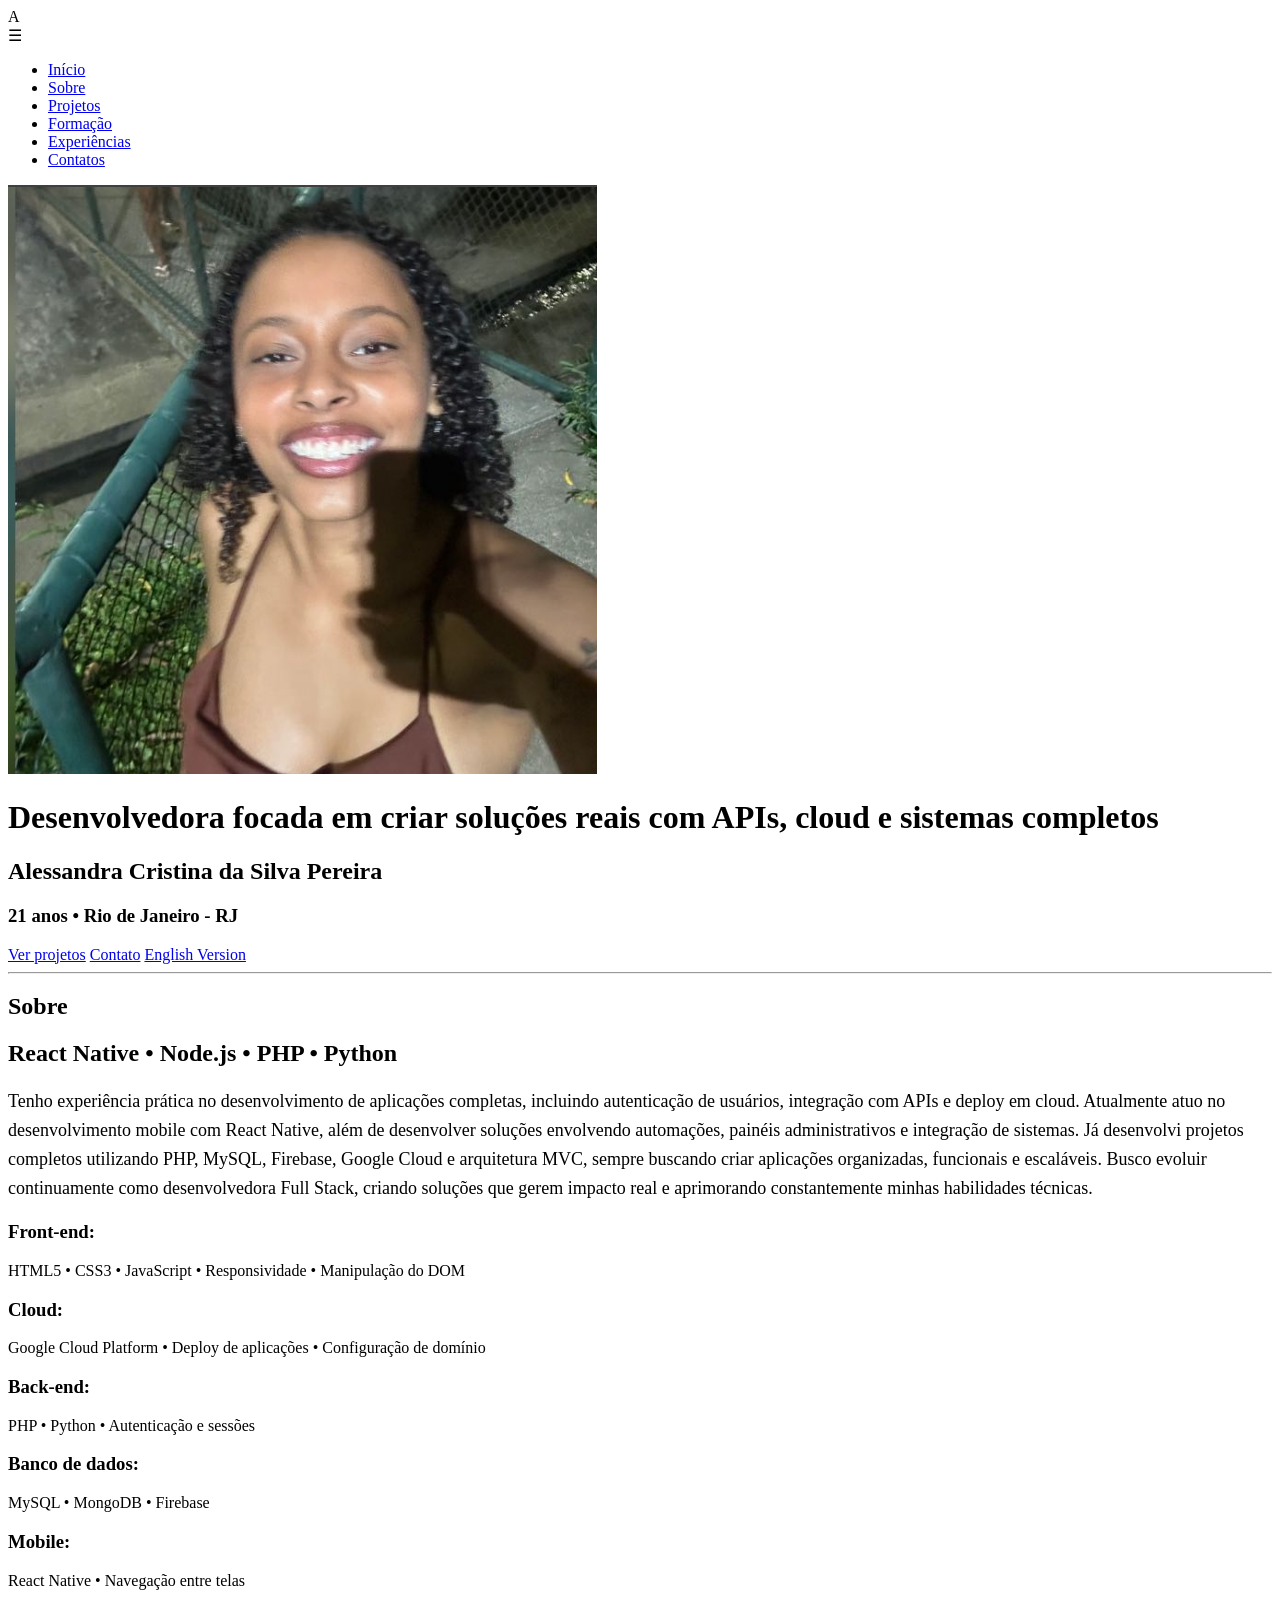
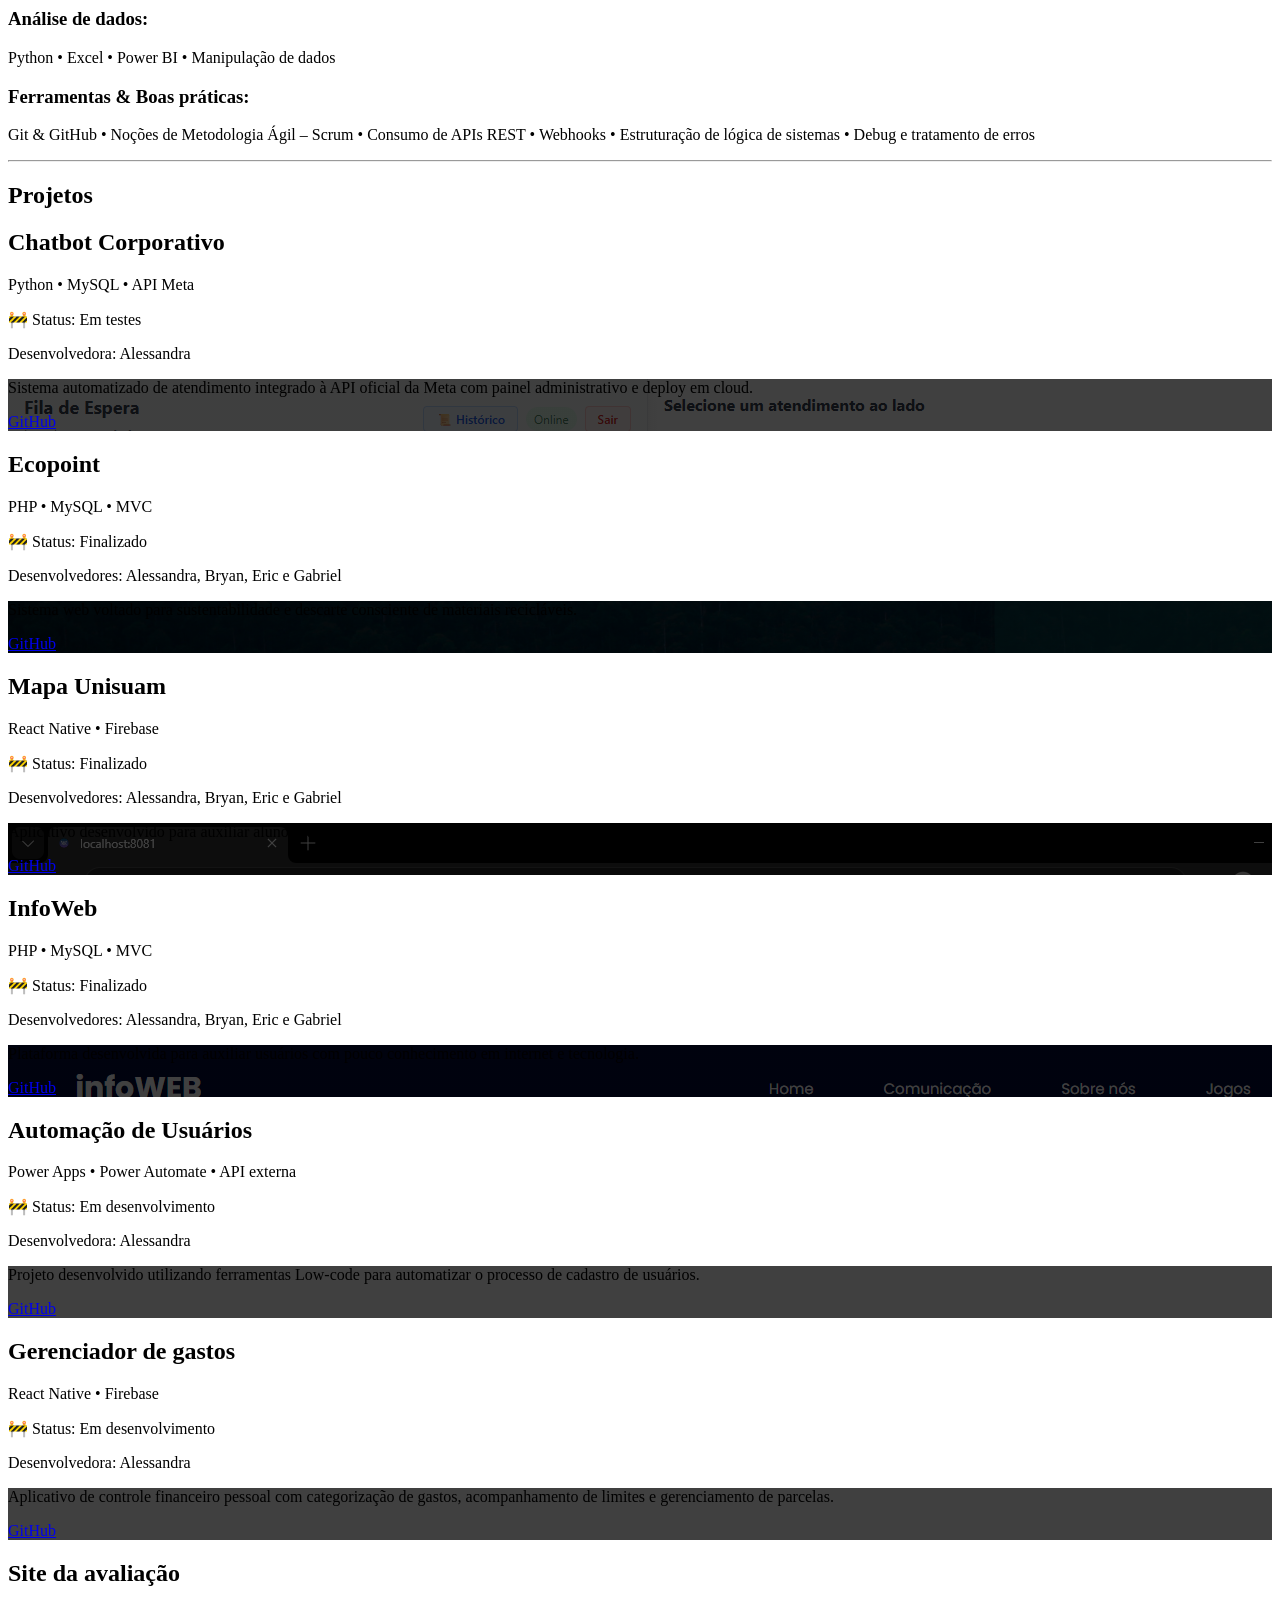
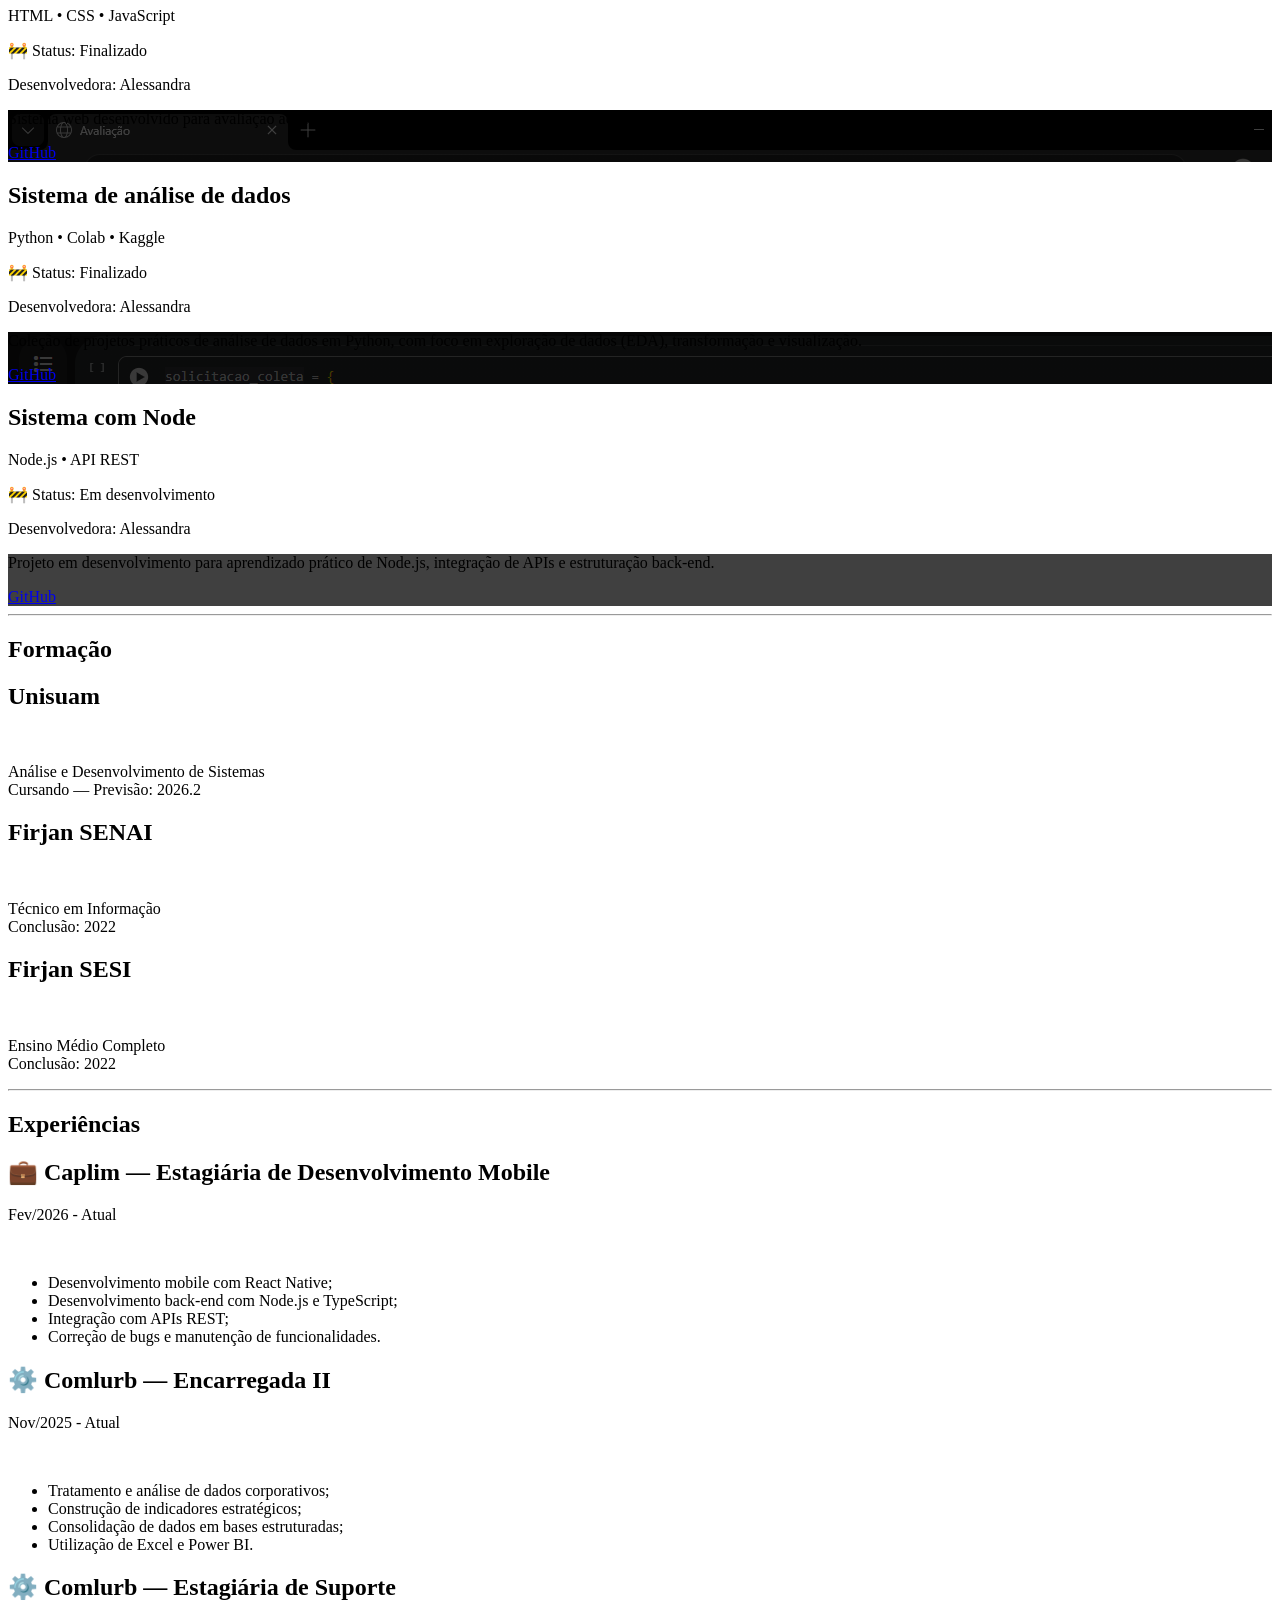
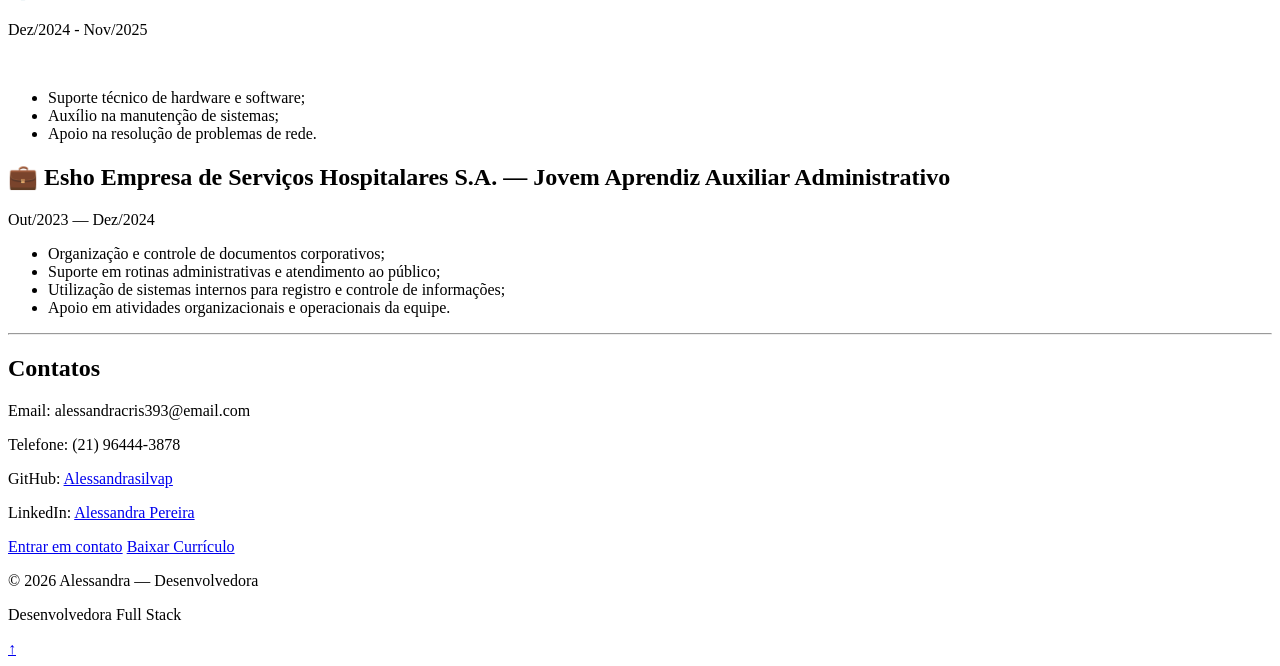
==== index.html @ 34c9958b "Complete portfolio" ====
<!DOCTYPE html>
<html lang="en">
<head>
    <meta charset="UTF-8">
    <meta name="viewport" content="width=device-width, initial-scale=1.0">
    <title>My Portfólio</title>
	<link rel="icon" href="img/img.png">
	<!--<link rel="stylesheet" href="style.css">-->
</head>
<body>
    <nav>
        <div class="logo">
            A
        </div>
		
		<div class="menuHamburguer">
		    ☰
		</div>
		
		<ul>
			<li><a href="#inicio">Início</a></li>
			<li><a href="#sobre">Sobre</a></li>
			<li><a href="#projetos">Projetos</a></li>
            <li><a href="#formacao">Formação</a></li>
			<li><a href="#experiencias">Experiências</a></li>
            <li><a href="#contatos">Contatos</a></li>
		</ul>
	</nav>

    <header id="inicio">
        <img src="img/img.png" alt="Eu">

        <div class="inicio">
            <h1 class="h1">Desenvolvedora focada em criar soluções reais com APIs, cloud e sistemas completos</h1>
            <h2 class="h2">Alessandra Cristina da Silva Pereira</h2>
            <h3 class="h3">21 anos • Rio de Janeiro - RJ</h3>

            <div class="navigationControle">
                <a class="navigation" href="#projetos">Ver projetos</a> <a class="navigation" href="#contatos">Contato</a> <a class="navigation" href="index_en.html" target="_blank">English Version</a>
            </div>
        </div>
	</header>

    

    <main>
		<hr class="linhaHorizontal">
		
        <section id="sobre" class="sectionSobre">
            <div class="containerText">
				<h1>Sobre</h1>
				<h2 class="h2">React Native • Node.js • PHP • Python</h2>
				<p style="line-height: 1.6; font-size: 18px;">Tenho experiência prática no desenvolvimento de aplicações completas, incluindo autenticação de usuários, integração com APIs e deploy em cloud.
				Atualmente atuo no desenvolvimento mobile com React Native, além de desenvolver soluções envolvendo automações, painéis administrativos e integração de sistemas.
				Já desenvolvi projetos completos utilizando PHP, MySQL, Firebase, Google Cloud e arquitetura MVC, sempre buscando criar aplicações organizadas, funcionais e escaláveis.
				Busco evoluir continuamente como desenvolvedora Full Stack, criando soluções que gerem impacto real e aprimorando constantemente minhas habilidades técnicas.</p>
			</div>

            <div class="linhaVertical"></div> <!--Vai separar em uma linha vertical-->

			<div class="containerSkills">
                <div class="rowSkills">
                    <div class="cardSkill"><h3 class="cardTitle">Front-end:</h3><p>HTML5 • CSS3 • JavaScript • Responsividade • Manipulação do DOM</p></div>
				    <div class="cardSkill"><h3 class="cardTitle">Cloud:</h3><p>Google Cloud Platform • Deploy de aplicações • Configuração de domínio</p></div>
                </div>

                <div class="rowSkills">
                    <div class="cardSkill"><h3 class="cardTitle">Back-end:</h3><p>PHP • Python •  Autenticação e sessões</p></div>
                    <div class="cardSkill"><h3 class="cardTitle">Banco de dados:</h3><p>MySQL • MongoDB • Firebase</p></div>
                </div>

                <div class="rowSkills">
                    <div class="cardSkill"><h3 class="cardTitle">Mobile:</h3><p>React Native • Navegação entre telas</p></div>
				    <div class="cardSkill"><h3 class="cardTitle">Análise de dados:</h3><p>Python • Excel • Power BI • Manipulação de dados</p></div>
                </div>
				
				<div class="cardSkill cardGrande">
                    <h3 class="cardTitle">Ferramentas & Boas práticas:</h3><p>Git & GitHub • Noções de Metodologia Ágil – Scrum • Consumo de APIs REST • Webhooks • Estruturação de lógica de sistemas • Debug e tratamento de erros</p>
                </div>
			</div>
        </section>

        <hr class="linhaHorizontal">

        <section id="projetos">
            <div class="containerProjects">
                <h1>Projetos</h1>

                <div class="rowProjects">
                    <div class="cardProject">
						<div class="conteudoNormal">
							<h2 class="h2">Chatbot Corporativo</h2>
                        	<p>Python • MySQL • API Meta</p>
							<p>🚧 Status: Em testes</p>
							<p>Desenvolvedora: Alessandra</p>
						</div>

						<div class="conteudoHover" style="background: linear-gradient(rgba(0,0,0,0.75), rgba(0,0,0,0.75)), url('img/painel.png');">
							<p>Sistema automatizado de atendimento integrado à API oficial da Meta com painel administrativo e deploy em cloud.</p>
							<a class="navigationProjects" href="https://github.com/alessandrasilvap/Chatbot-WhatsApp" target="_blank">GitHub</a>
						</div>
                    </div>
                    <div class="cardProject">
						<div class="conteudoNormal">
							<h2 class="h2">Ecopoint</h2>
                        	<p>PHP • MySQL • MVC</p>
							<p>🚧 Status: Finalizado</p>
							<p>Desenvolvedores: Alessandra, Bryan, Eric e Gabriel</p>
						</div>

						<div class="conteudoHover" style="background: linear-gradient(rgba(0,0,0,0.75), rgba(0,0,0,0.75)), url('img/ecopoint.png');">
							<p >Sistema web voltado para sustentabilidade e descarte consciente de materiais recicláveis.</p>
							<a class="navigationProjects" href="https://github.com/alessandrasilvap/ecoPoint" target="_blank">GitHub</a>
						</div>
                    </div>
                    <div class="cardProject">
						<div class="conteudoNormal">
							<h2 class="h2">Mapa Unisuam</h2>
                        	<p>React Native • Firebase</p>
							<p>🚧 Status: Finalizado</p>
							<p>Desenvolvedores: Alessandra, Bryan, Eric e Gabriel</p>
						</div>

						<div class="conteudoHover" style="background: linear-gradient(rgba(0,0,0,0.75), rgba(0,0,0,0.75)), url('img/mapa.png');">
							<p>Aplicativo desenvolvido para auxiliar alunos na localização de salas e andares dentro da faculdade.</p>
							<a class="navigationProjects" href="https://github.com/Gabriel2005dev/app-projeto" target="_blank">GitHub</a>
						</div>
                    </div>
                </div>

                <div class="rowProjects">
                    <div class="cardProject">
						<div class="conteudoNormal">
							<h2 class="h2">InfoWeb</h2>
                        	<p>PHP • MySQL • MVC</p>
							<p>🚧 Status: Finalizado</p>
							<p>Desenvolvedores: Alessandra, Bryan, Eric e Gabriel</p>
						</div>

						<div class="conteudoHover" style="background: linear-gradient(rgba(0,0,0,0.75), rgba(0,0,0,0.75)), url('img/info.png');">
							<p>Plataforma desenvolvida para auxiliar usuários com pouco conhecimento em internet e tecnologia.</p>
							<a class="navigationProjects" href="https://github.com/Bryan22890/infoWeb" target="_blank">GitHub</a>
						</div>
                    </div>
                    <div class="cardProject">
						<div class="conteudoNormal">
							<h2 class="h2">Automação de Usuários</h2>
                        	<p>Power Apps • Power Automate • API externa</p>
							<p>🚧 Status: Em desenvolvimento</p>
							<p>Desenvolvedora: Alessandra</p>
						</div>

						<div class="conteudoHover" style="background: linear-gradient(rgba(0,0,0,0.75), rgba(0,0,0,0.75))">
							<p>Projeto desenvolvido utilizando ferramentas Low-code para automatizar o processo de cadastro de usuários.</p>
							<a class="navigationProjects" href="https://github.com/alessandrasilvap/Automacao-de-Cadastro-de-Usuarios-com-Low-code" target="_blank">GitHub</a>
						</div>
                    </div>
                    <div class="cardProject">
						<div class="conteudoNormal">
							<h2 class="h2">Gerenciador de gastos</h2>
                        	<p>React Native • Firebase</p>
							<p>🚧 Status: Em desenvolvimento</p>
							<p>Desenvolvedora: Alessandra</p>
						</div>

						<div class="conteudoHover" style="background: linear-gradient(rgba(0,0,0,0.75), rgba(0,0,0,0.75))">
							<p>Aplicativo de controle financeiro pessoal com categorização de gastos, acompanhamento de limites e gerenciamento de parcelas.</p>
							<a class="navigationProjects" href="https://github.com/alessandrasilvap/AppGerenciador-de-gastos" target="_blank">GitHub</a>
						</div>
                    </div>
                </div>

                <div class="rowProjects">
                    <div class="cardProject">
						<div class="conteudoNormal">
							<h2 class="h2">Site da avaliação</h2>
                        	<p>HTML • CSS • JavaScript</p>
							<p>🚧 Status: Finalizado</p>
							<p>Desenvolvedora: Alessandra</p>
						</div>

						<div class="conteudoHover" style="background: linear-gradient(rgba(0,0,0,0.75), rgba(0,0,0,0.75)), url('img/avaliacao.png')">
							<p>Sistema web desenvolvido para avaliação acadêmica com foco em formulários e interação com usuários.</p>
							<a class="navigationProjects" href="https://github.com/alessandrasilvap/Site-avaliacao" target="_blank">GitHub</a>
						</div>
                    </div>
                    <div class="cardProject">
						<div class="conteudoNormal">
							<h2 class="h2">Sistema de análise de dados</h2>
                        	<p>Python • Colab • Kaggle</p>
							<p>🚧 Status: Finalizado</p>
							<p>Desenvolvedora: Alessandra</p>
						</div>

						<div class="conteudoHover" style="background: linear-gradient(rgba(0,0,0,0.75), rgba(0,0,0,0.75)), url('img/analise.png');">
							<p>Coleção de projetos práticos de análise de dados em Python, com foco em exploração de dados (EDA), transformação e visualização.</p>
							<a class="navigationProjects" href="https://github.com/alessandrasilvap/-Miniprojetos-Python" target="_blank">GitHub</a>
						</div>
                    </div>
                    <div class="cardProject">
						<div class="conteudoNormal">
							<h2 class="h2">Sistema com Node</h2>
                        	<p>Node.js • API REST</p>
							<p>🚧 Status: Em desenvolvimento</p>
							<p>Desenvolvedora: Alessandra</p>
						</div>

						<div class="conteudoHover" style="background: linear-gradient(rgba(0,0,0,0.75), rgba(0,0,0,0.75))">
							<p>Projeto em desenvolvimento para aprendizado prático de Node.js, integração de APIs e estruturação back-end.</p>
							<a class="navigationProjects" href="https://github.com/alessandrasilvap/Sistema-Node" target="_blank">GitHub</a>
						</div>
                    </div>
                </div>
            </div>
        </section>

        <hr class="linhaHorizontal">

        <section id="formacao">
            <div class="containerTraining">
                <h1>Formação</h1>

                <div class="cardTraining">
					<h2 class="h2">Unisuam</h2>
					<br>
					<p>Análise e Desenvolvimento de Sistemas<br>
					Cursando — Previsão: 2026.2</p>
				</div>

                <div class="cardTraining">
					<h2 class="h2">Firjan SENAI</h2>
					<br>
					<p>Técnico em Informação<br>
					Conclusão: 2022</p>
				</div>

				 <div class="cardTraining">
					<h2 class="h2">Firjan SESI</h2>
					<br>
					<p>Ensino Médio Completo<br>
					Conclusão: 2022</p>
				 </div>
            </div>
        </section>

        <hr class="linhaHorizontal">

        <section id="experiencias">
            <div class="containerExperiences">
                <h1>Experiências</h1>

                <div class="cardExperiences">
					<h2 class="h2">💼 Caplim — Estagiária de Desenvolvimento Mobile</h2>
					<p>Fev/2026 - Atual</p>
					<br>
					<ul class="listaExperiencias">
						<li>Desenvolvimento mobile com React Native;</li>
						<li>Desenvolvimento back-end com Node.js e TypeScript;</li>
						<li>Integração com APIs REST;</li>
						<li>Correção de bugs e manutenção de funcionalidades.</li>
					</ul>
				</div>
                <div class="cardExperiences">
					<h2 class="h2">⚙️ Comlurb — Encarregada II</h2>
					<p>Nov/2025 - Atual</p>
					<br>
					<ul class="listaExperiencias">
						<li>Tratamento e análise de dados corporativos;</li>
						<li>Construção de indicadores estratégicos;</li>
						<li>Consolidação de dados em bases estruturadas;</li>
						<li>Utilização de Excel e Power BI.</li>
					</ul>
				</div>
                <div class="cardExperiences">
					<h2 class="h2">⚙️ Comlurb — Estagiária de Suporte</h2>
					<p>Dez/2024 - Nov/2025</p>
					<br>
					<ul class="listaExperiencias">
						<li>Suporte técnico de hardware e software;</li>
						<li>Auxílio na manutenção de sistemas;</li>
						<li>Apoio na resolução de problemas de rede.</li>
					</ul>
				</div>
                <div class="cardExperiences">
					<h2 class="h2">💼 Esho Empresa de Serviços Hospitalares S.A. — Jovem Aprendiz Auxiliar Administrativo</h2>
					<p>Out/2023 — Dez/2024</p>
					<ul class="listaExperiencias">
						<li>Organização e controle de documentos corporativos;</li>
						<li>Suporte em rotinas administrativas e atendimento ao público;</li>
						<li>Utilização de sistemas internos para registro e controle de informações;</li>
						<li>Apoio em atividades organizacionais e operacionais da equipe.</li>
					</ul>
				</div>
            </div>
        </section>

        <hr class="linhaHorizontal">

        <section id="contatos">
            <div class="containerContacts">
                <h1>Contatos</h1>

                <div class="cardContacts">
                    <p>Email: alessandracris393@email.com</p>
                    <p>Telefone: (21) 96444-3878</p>
                    <p>GitHub: <a href="https://github.com/alessandrasilvap" target="_blank">Alessandrasilvap</a></p>
                    <p>LinkedIn: <a href="https://www.linkedin.com/in/alessandra-pereira-377823237/" target="_blank">Alessandra Pereira</a></p>
                
                    <div class="navigationControl">
						<a class="navigation" href="mailto: alessandracris393@email.com" target="_blank">Entrar em contato</a> <a class="navigation" href="curriculos/Alessandra_Pereira-Currículo_PT.pdf" download>Baixar Currículo</a>
                    </div>
                </div>
            </div>
        </section>
    </main>

    <footer>
        <p>© 2026 Alessandra — Desenvolvedora</p>
		<p>Desenvolvedora Full Stack</p>
    </footer>
	
	<a href="#inicio" class="botaoTopo">↑</a>

	<script src="script.js"></script>
</body>
</html>
---- style.css ----
* {
  color: #ffffff;
  font-family: Open Sans;
  margin: 0;
	box-sizing: border-box;
}
html {
	scroll-behavior: smooth;
}
body {
  background-color: #0f172a;
}
nav {
  display: flex;
  background-color: rgba(106, 113, 137, 0.85);
	backdrop-filter: blur(10px);
  justify-content: space-between;
  align-items: center;
  padding: 10px 40px;
	position: fixed;
	width: 100%;
	z-index: 1000;
}
.logo {
  background-color: #ffffff;
  color: #6a7189;
  width: 50px;
  height: 50px;
  border-radius: 50%;
  font-size: 32px;
  font-weight: bold;
  display: flex;
  align-items: center;
  justify-content: center;
}
.menuHamburguer {
  display: none;
}
nav ul {
  list-style: none;
}
nav ul li {
  display: inline-block;
}
nav ul li a {
  display: block;
  padding: 20px 20px;
  text-decoration: none;
  transition: 0.3s;
  font-weight: 600;
}
 nav ul li a:hover {
  background-color: #0f172a;
  color: #ffffff;
  border-radius: 10px;
  transform: scale(1.05);
}

header {
  display: flex;
  justify-content: center;
  gap: 80px;
  align-items: center;
  padding-top: 140px;
  padding-bottom: 50px;
}
img {
  width: 400px;;
  height: 400px;;
  border-radius: 50%;
  object-fit: cover;
  transition: 0.3s;
  background-color: #ffffff;
}
img:hover {
  transform: scale(1.05);
}
.inicio {
  display: flex;
  flex-direction: column;
  align-items: flex-start;
  gap: 15px;
  max-width: 700px;
}
.h1 {
  font-size: 48px;
  line-height: 1.2;
}
.h2 {
  font-size: 24px;
  color: #cbd5e1;
}
h3 {
  font-size: 18px;
  color: #94a3b8;
  font-weight: normal;
}
.navigationControle {
  display: flex;
  gap: 30px;
}
.navigation {
  padding: 0 25px;
  height: 50px;
  border-radius: 30px;
  background-color: #6a7189;
  font-size: 15px;
  font-weight: bold;
  transition: 0.3s;
	display: flex;
  align-items: center;
	text-decoration: none;
}
.navigation:hover {
  cursor: pointer;
  background-color: #475569;
  transform: scale(1.05);
}

.linhaHorizontal {
  width: 90%;
  margin: 0 auto;
  border: 10px; 
  height: 2px; 
  background-color: #ffffff; 
}
		
main {
  padding: 15px;
	max-width: 1400px;
	margin: 0 auto;
}

section {
  scroll-margin-top: 120px;
}
.sectionSobre {
	display: flex;
	justify-content: center;
	align-items: center;
	gap: 40px;
  padding: 50px;
}
.containerText {
  display: flex;
  gap: 30px;
  max-width: 450px;
  flex-direction: column;
  padding: 10px;
}
.linhaVertical {
  height: 450px;
  width: 2px;
  margin: 0 30px;
  background-color: #475569;
}
.containerSkills {
  display: flex;
  gap: 20px;
  flex-direction: column;
}
.rowSkills {
  display: flex;
  gap: 20px;
  align-items: stretch;
}
.cardSkill {
  background-color: #6a7189;
  border-radius: 20px;
  padding: 15px;
  width: 250px;
  height: 85px;
  transition: 0.3s;
  display: flex;
  flex-direction: column;
  justify-content: center;
  align-items: center;
  text-align: center;
  font-size: 16px;
}
.cardSkill:hover {
  transform: scale(1.03);
}
.cardGrande {
  width: 520px;
	height: auto;
  min-height: 100px;
}
.cardTitle {
  color: #ffffff;
  text-decoration: underline;
  font-weight: bold;
}

.containerProjects {
  display: flex;
  gap: 20px;
  flex-direction: column;
  padding: 30px;
  align-items: center;
}
.rowProjects {
  display: flex;
            gap: 20px;
        }
.cardProject {
  background-color: #6a7189;
  border-radius: 20px;
  padding: 15px;
  width: 300px;
  height: 180px;
  transition: 0.3s;
  margin: 15px;
  font-size: 20px;
  position: relative;
  overflow: hidden;
}
.conteudoNormal {
  opacity: 1;
  transition: 0.3s;
  pointer-events: none;
  text-align: center;
  display: flex;
  flex-direction: column;
  line-height: 1.4;
}
.conteudoHover {
  opacity: 0;
  transition: 0.3s;
  position: absolute;
  top: 0;
  left: 0;
  width: 100%;
  height: 100%;
  display: flex;
  flex-direction: column;
  justify-content: center;
  align-items: center;
  gap: 15px;
  text-align: center;
  background-size: cover;
  background-position: center;
  border-radius: 20px;
}
.cardProject:hover .conteudoNormal {
  opacity: 0;
}
.cardProject:hover .conteudoHover {
  opacity: 1;
}
.navigationProjects {
  padding: 0 25px;
  height: 50px;
  border-radius: 30px;
  background-color: #000;
  font-size: 15px;
  font-weight: bold;
  transition: 0.3s;
  display: flex;
  align-items: center;
  text-decoration: none;
}

.containerTraining {
  display: flex;
  gap: 20px;
  flex-direction: column;
  padding: 30px;
  align-items: center;
}
.cardTraining {
  background-color: #6a7189;
  border-radius: 20px;
  padding: 15px;
  width: 80%;
  font-size: 20px;
}

.containerExperiences {
  display: flex;
  gap: 20px;
  flex-direction: column;
  padding: 30px;
  align-items: center;
}
.cardExperiences {
  background-color: #6a7189;
  border-radius: 20px;
  padding: 15px;
  width: 80%;
  font-size: 20px;
}
.cardExperiences h2 {
  margin-bottom: 10px;
}
.listaExperiencias {
  list-style-type: '-';
  line-height: 1.6;
}

.containerContacts {
  display: flex;
  gap: 20px;
  flex-direction: column;
  padding: 30px;
  align-items: center;
}
.cardContacts {
  background-color: #1e293b;
  border-radius: 20px;
  padding: 15px;
  width: 70%;
  height: auto;
  text-align: center;
  display: flex;
  flex-direction: column;
  justify-content: center;
  font-size: 20px;
}
.navigationControl {
  display: flex;
  gap: 30px;
  justify-content: center;
  margin-top: 20px;
}

.cardExperiences:hover, .cardTraining:hover, .cardContacts:hover {
  transform: scale(1.01);
  transition: 0.3s;
}

footer {
  background-color: #6a7189;
  text-align: center;
  padding: 20px;
  font-size: 20px;
}

.botaoTopo {
  position: fixed;
  bottom: 30px;
  right: 30px;
  width: 55px;
  height: 55px;
  background-color: #6a7189;
  border-radius: 50%;
  display: flex;
  justify-content: center;
  align-items: center;
  text-decoration: none;
  font-size: 28px;
  font-weight: bold;
  transition: 0.3s;
  z-index: 999;
}
.botaoTopo:hover {
  background-color: #475569;
  transform: scale(1.1);
}


/*Responsividade*/
@media (max-width: 537px) {
  img {
	  width: 250px;
	  height: 250px;
  }
  .cardGrande {
	  width: auto;
  }
  .rowSkills {
	  flex-direction: column;
  }
  .cardContacts {
	  width: auto;
  }
}
		
@media (max-width: 768px) {
  .h1 {
	  font-size: 35px;
  }
  header {
	  gap: 40px;
	  flex-direction: column;
	  margin: 15px;
  }

  .sectionSobre {
	  flex-direction: column;
  }
  .linhaVertical {
	  display: none;
  }
  .containerSkills {
	  flex-direction: column;
	  align-items: center;
  }
  .rowProjects {
	  flex-direction: column;
  }
  .cardContacts {
	  width: 90%;
  }
}

@media (max-width: 793px) {
  .menuHamburguer {
	  display: block;
	  font-size: 35px;
	  cursor: pointer;
  }
		
  nav ul {
	  display: none;
	  flex-direction: column;
	  position: absolute;
	  top: 80px;
	  right: 20px;
	  background-color: #6a7189;
	  border-radius: 15px;
	  padding: 20px;
	  gap: 10px;
  }
		
  nav ul.ativo {
	  display: flex;
  }
  img {
	  width: 250px;
	  height: 250px;
  }
  .h1 {
	  font-size: 30px;
  }
}

@media (max-width: 999px) {
  .rowProjects {
	  flex-direction: column;
  }
}

		@media (max-width: 1024px) {
  .inicio {
	  max-width: 500px;
  }
  .h1 {
	  font-size: 38px;
  }
  .sectionSobre {
	  flex-direction: column;
  }
  .linhaVertical {
	  display: none;
  }
  .containerText {
	  max-width: 850px;
  }
}

@media (max-width: 1063px) {
  img {
	  width: 300px;
	  height: 300px;
  }
  .h1 {
	  font-size: 38px;
  }
}
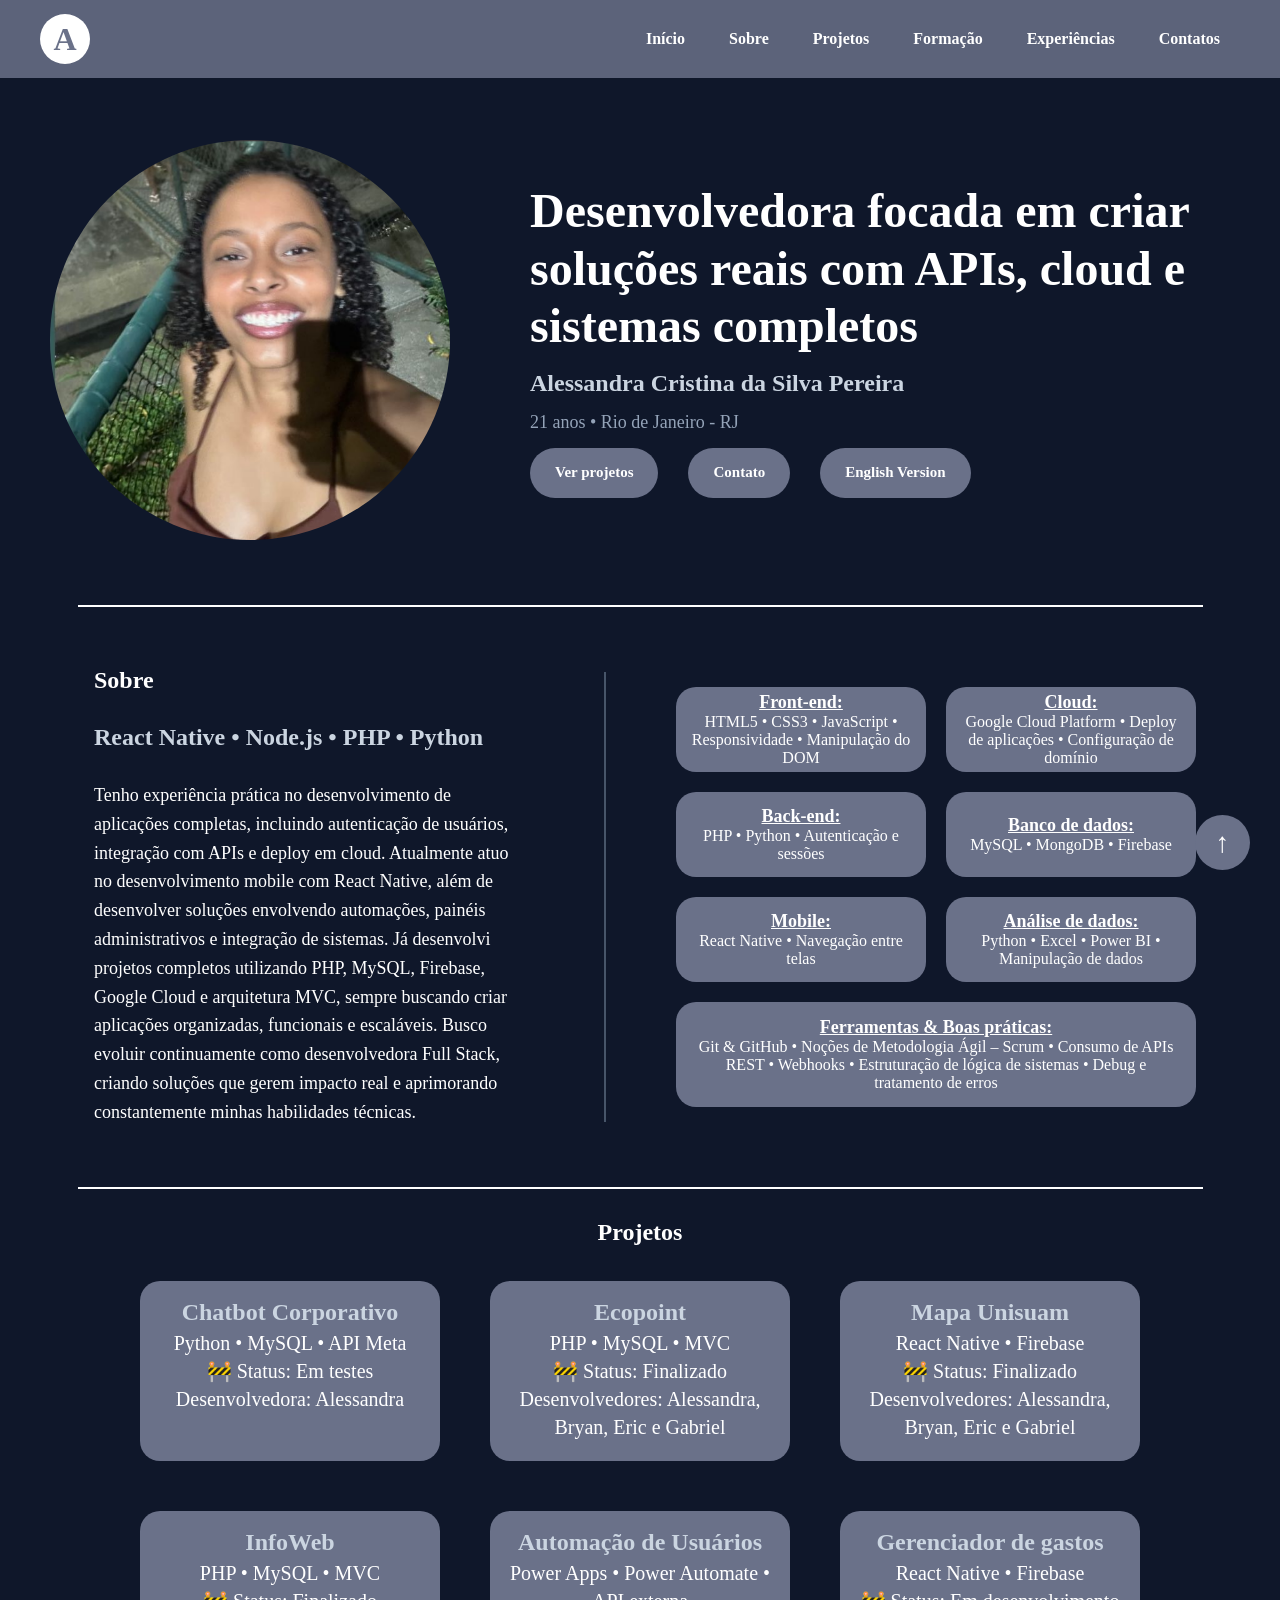
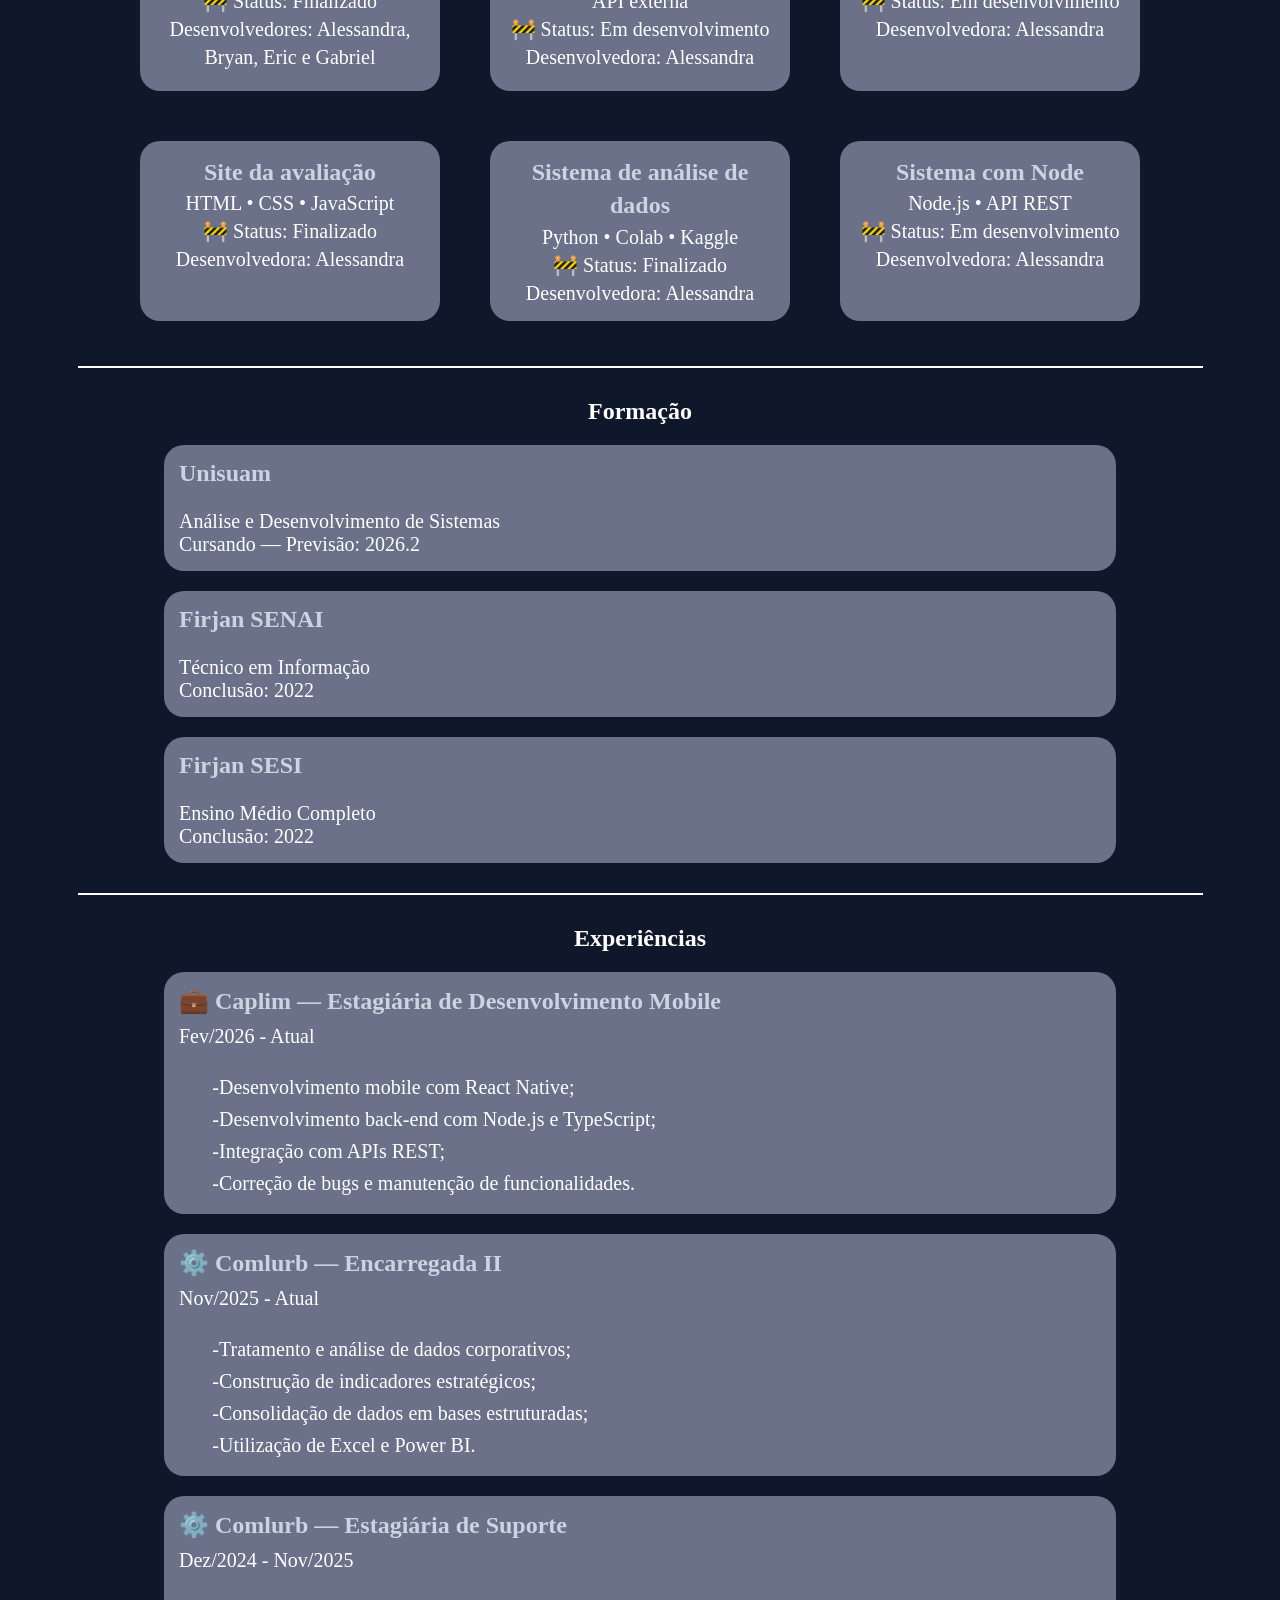
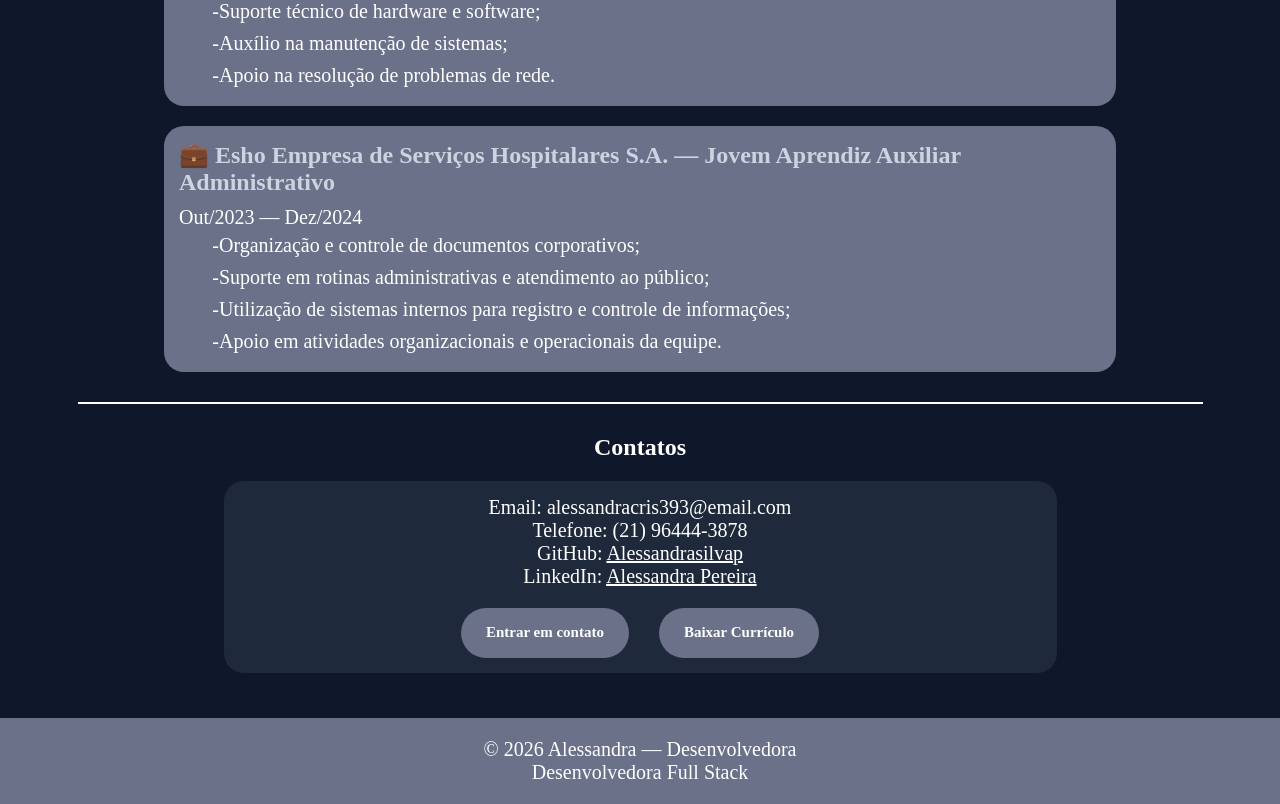
==== commit bfba2d7d: "Uncomment stylesheet link in index.html" ====
--- a/index.html
+++ b/index.html
@@ -5,7 +5,7 @@
     <meta name="viewport" content="width=device-width, initial-scale=1.0">
     <title>My Portfólio</title>
 	<link rel="icon" href="img/img.png">
-	<!--<link rel="stylesheet" href="style.css">-->
+	<link rel="stylesheet" href="style.css">
 </head>
 <body>
     <nav>
@@ -323,4 +323,4 @@
 
 	<script src="script.js"></script>
 </body>
-</html>+</html>
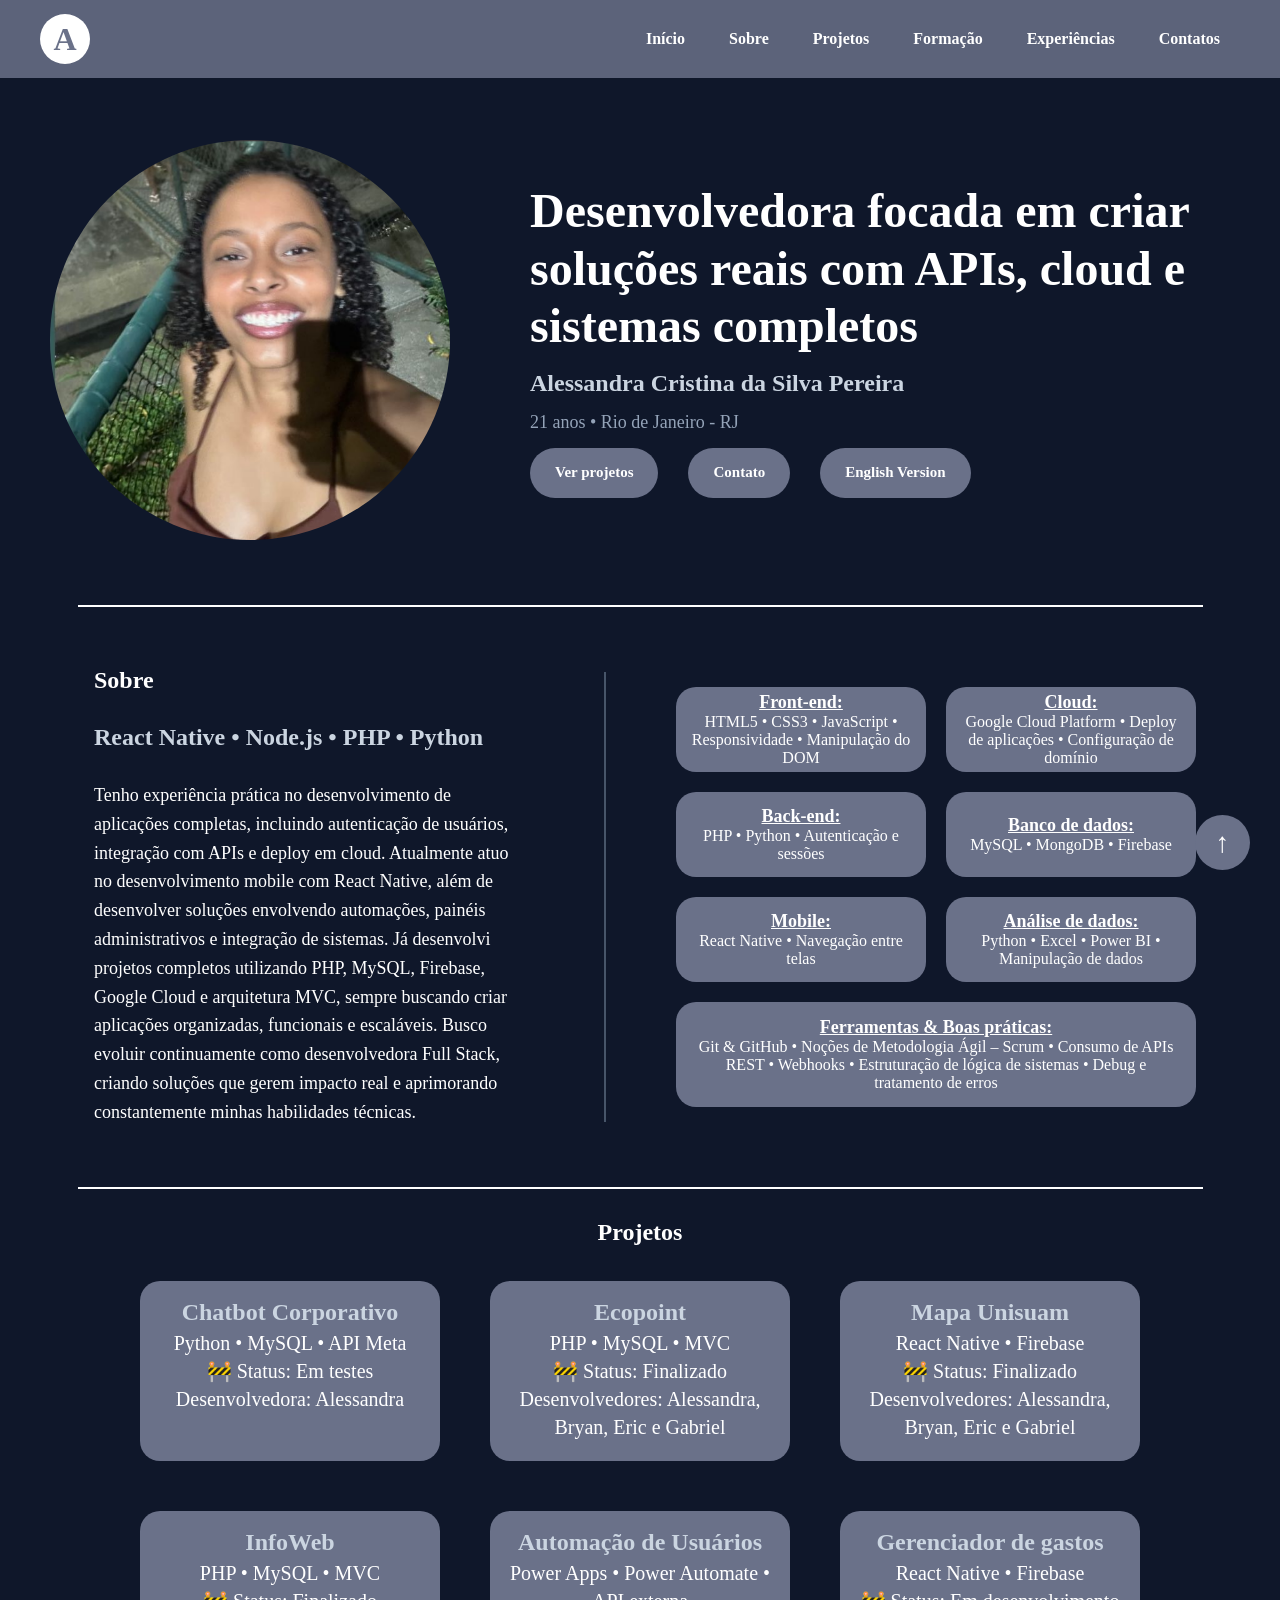
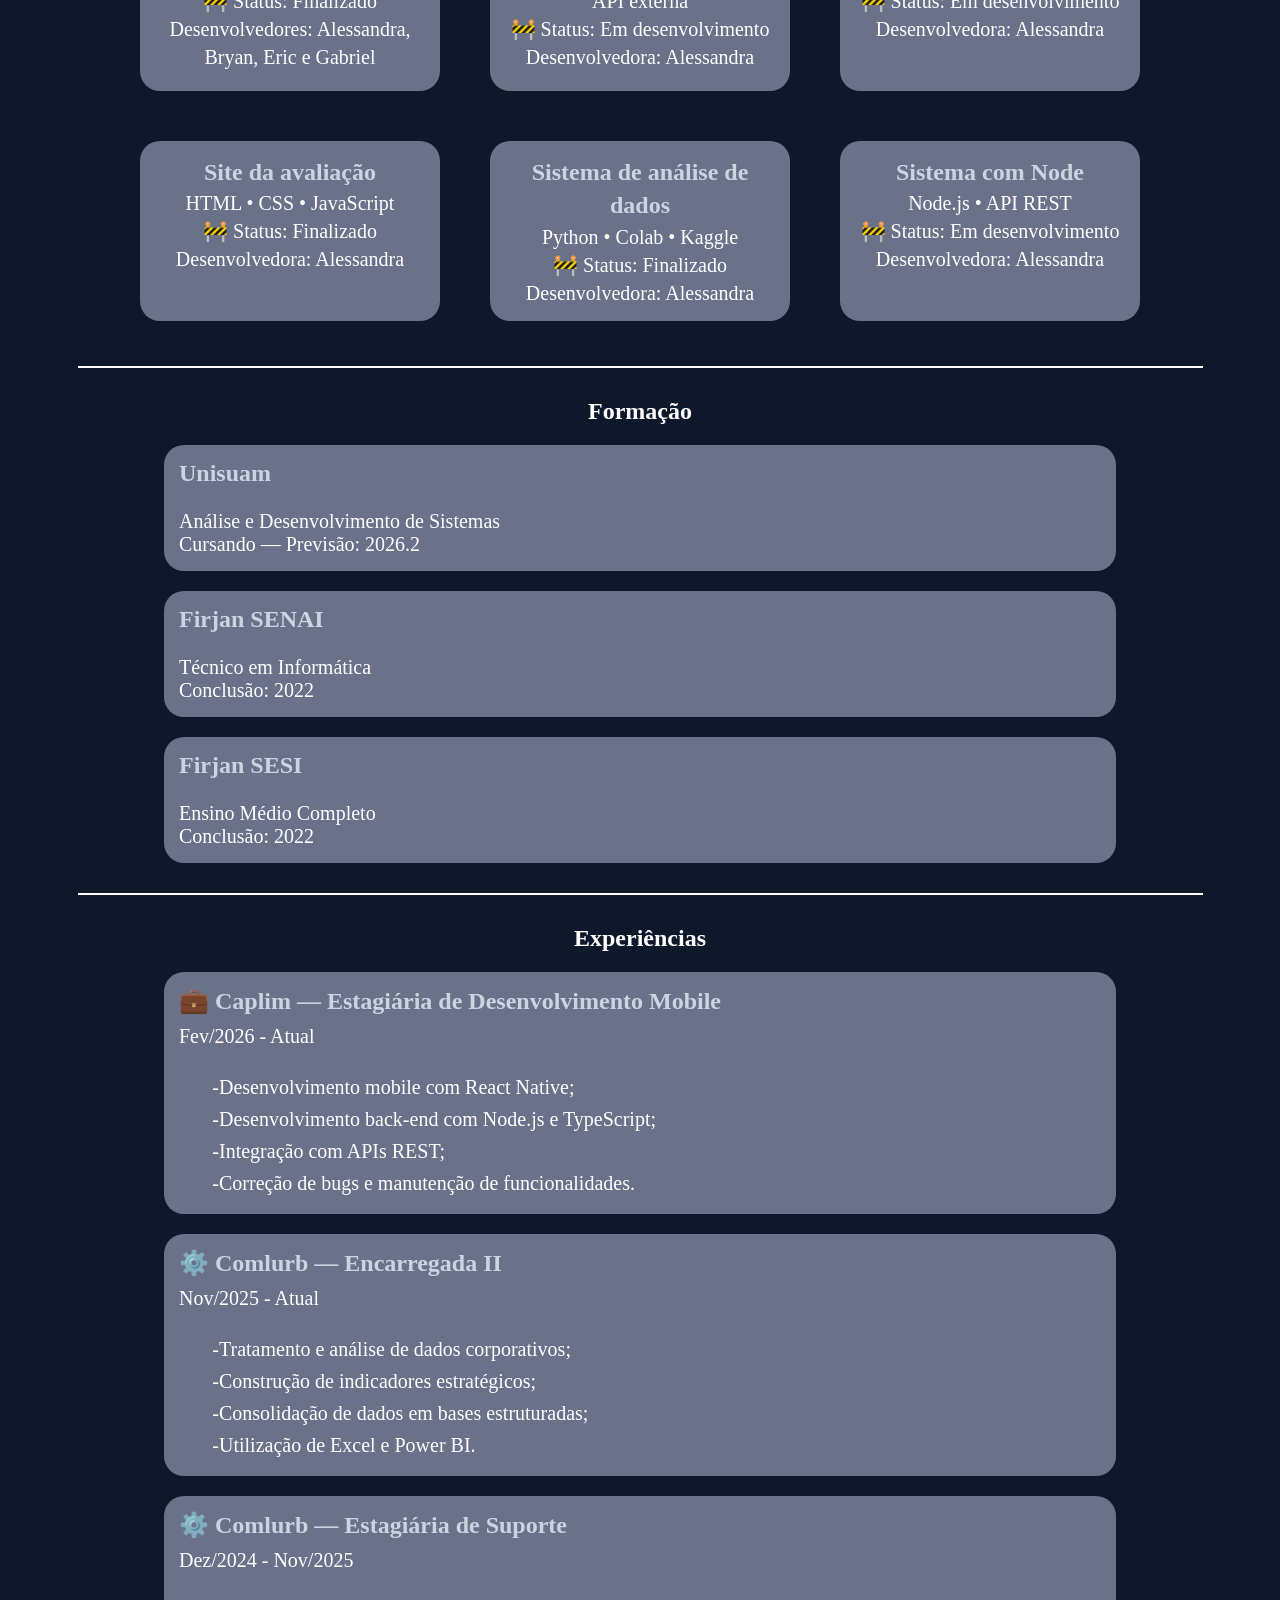
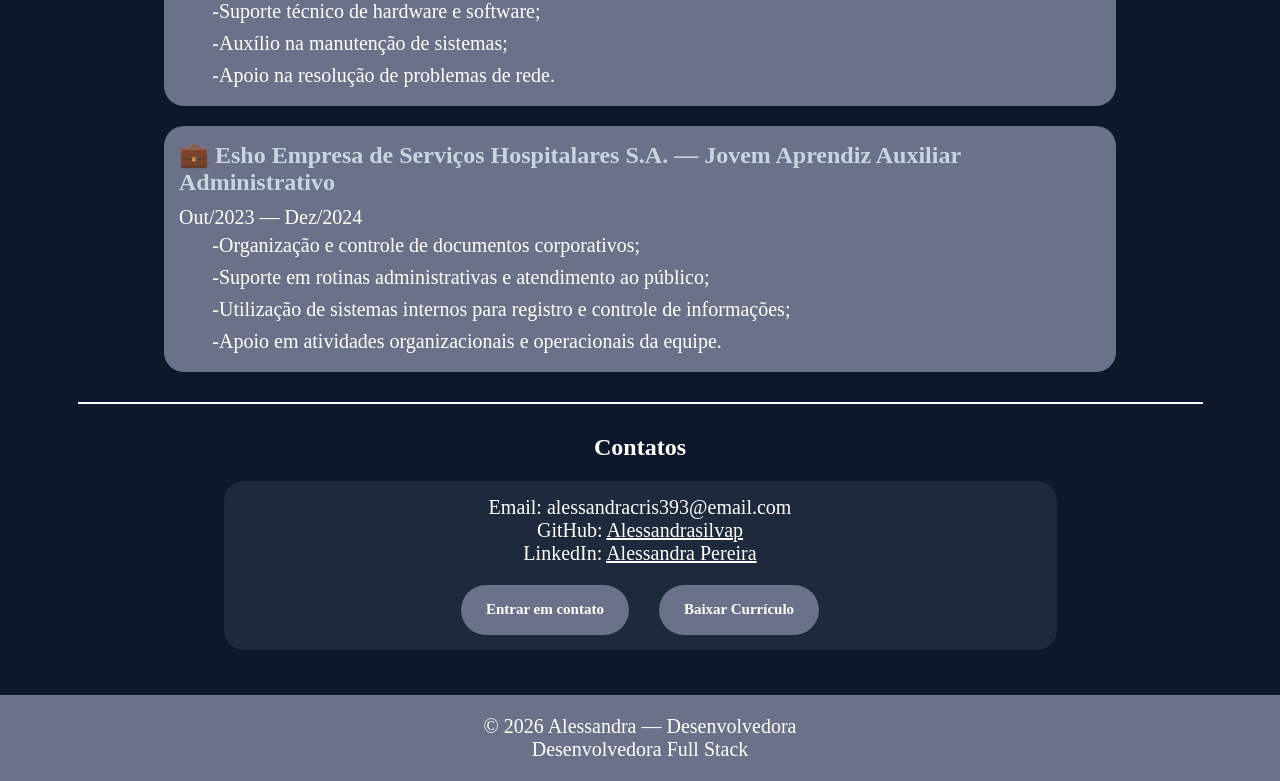
==== commit 1cc73bfa: "Correct job title from 'Informação' to 'Informática'" ====
--- a/index.html
+++ b/index.html
@@ -123,7 +123,7 @@
 
 						<div class="conteudoHover" style="background: linear-gradient(rgba(0,0,0,0.75), rgba(0,0,0,0.75)), url('img/mapa.png');">
 							<p>Aplicativo desenvolvido para auxiliar alunos na localização de salas e andares dentro da faculdade.</p>
-							<a class="navigationProjects" href="https://github.com/Gabriel2005dev/app-projeto" target="_blank">GitHub</a>
+							<a class="navigationProjects" href="https://github.com/alessandrasilvap/Mapa-Unisuam" target="_blank">GitHub</a>
 						</div>
                     </div>
                 </div>
@@ -139,7 +139,7 @@
 
 						<div class="conteudoHover" style="background: linear-gradient(rgba(0,0,0,0.75), rgba(0,0,0,0.75)), url('img/info.png');">
 							<p>Plataforma desenvolvida para auxiliar usuários com pouco conhecimento em internet e tecnologia.</p>
-							<a class="navigationProjects" href="https://github.com/Bryan22890/infoWeb" target="_blank">GitHub</a>
+							<a class="navigationProjects" href="https://github.com/alessandrasilvap/infoWEB" target="_blank">GitHub</a>
 						</div>
                     </div>
                     <div class="cardProject">
@@ -230,7 +230,7 @@
                 <div class="cardTraining">
 					<h2 class="h2">Firjan SENAI</h2>
 					<br>
-					<p>Técnico em Informação<br>
+					<p>Técnico em Informática<br>
 					Conclusão: 2022</p>
 				</div>
 
@@ -302,7 +302,6 @@
 
                 <div class="cardContacts">
                     <p>Email: alessandracris393@email.com</p>
-                    <p>Telefone: (21) 96444-3878</p>
                     <p>GitHub: <a href="https://github.com/alessandrasilvap" target="_blank">Alessandrasilvap</a></p>
                     <p>LinkedIn: <a href="https://www.linkedin.com/in/alessandra-pereira-377823237/" target="_blank">Alessandra Pereira</a></p>
                 
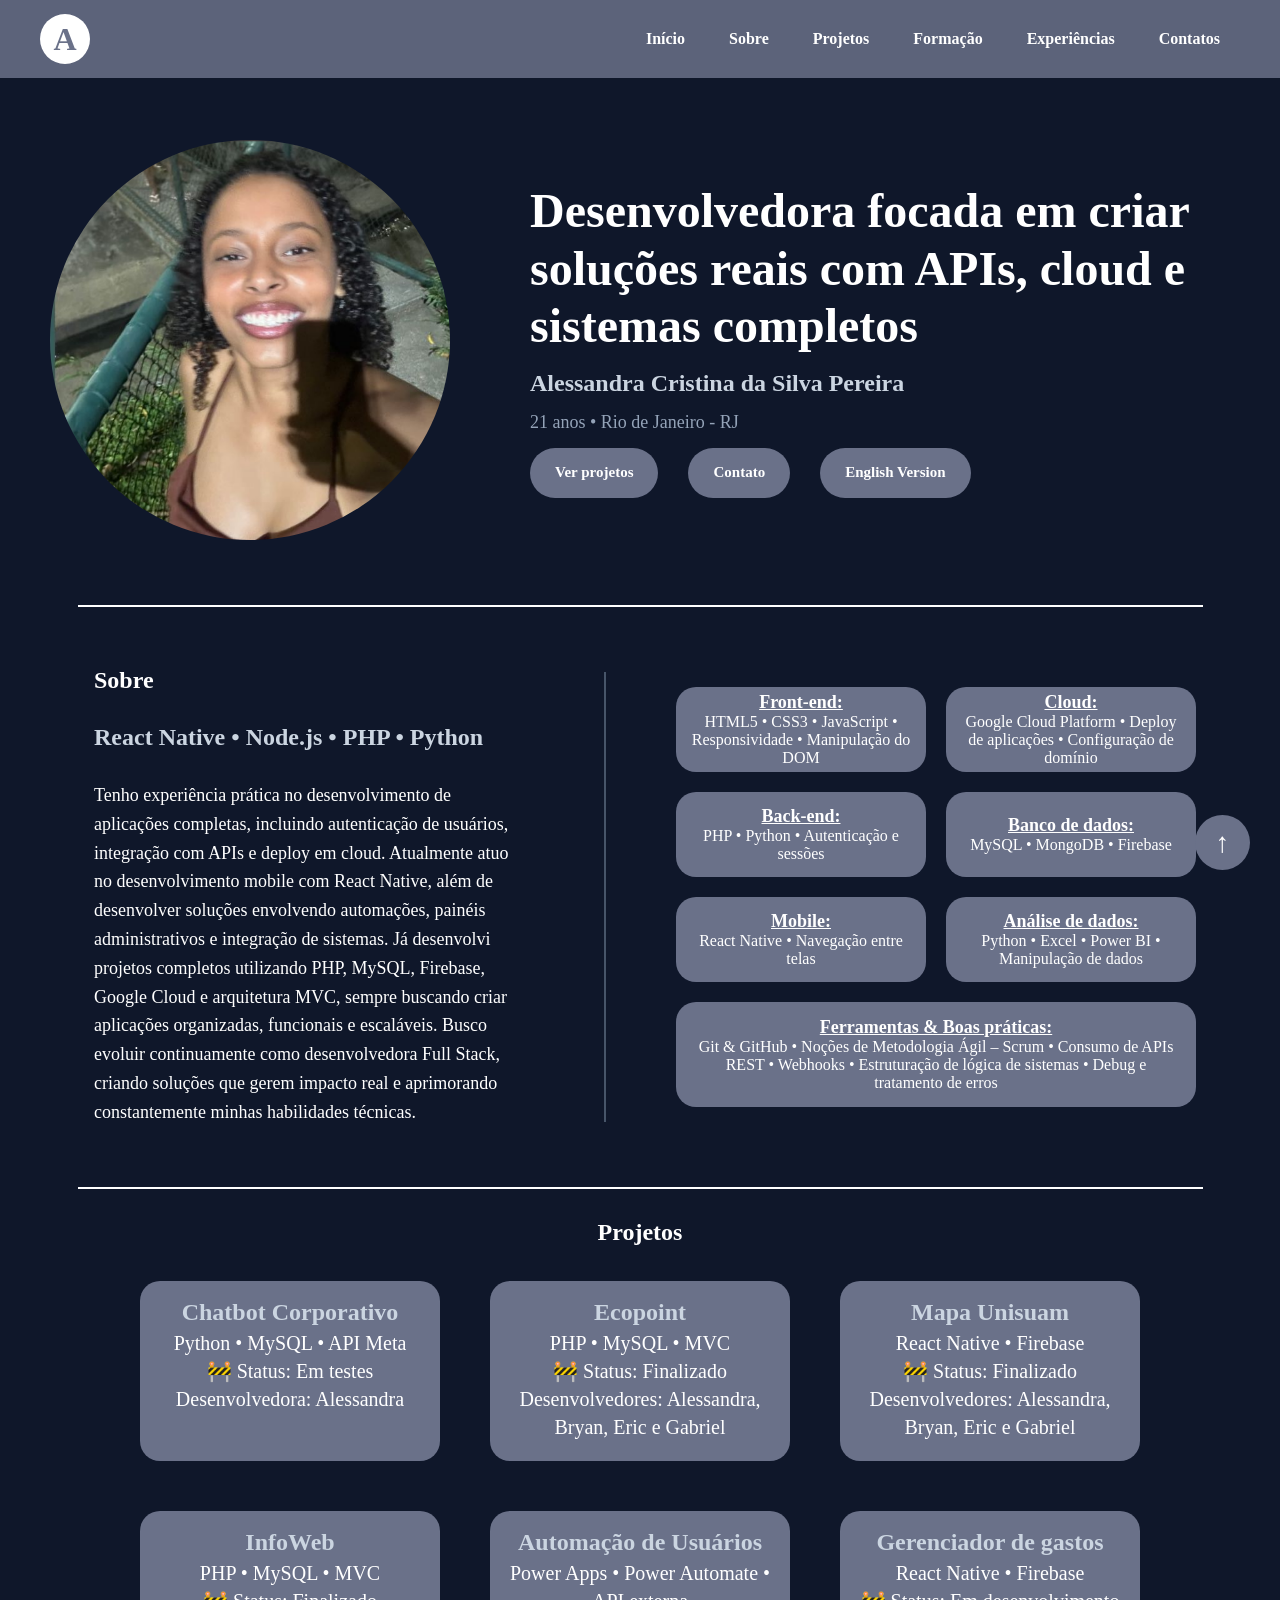
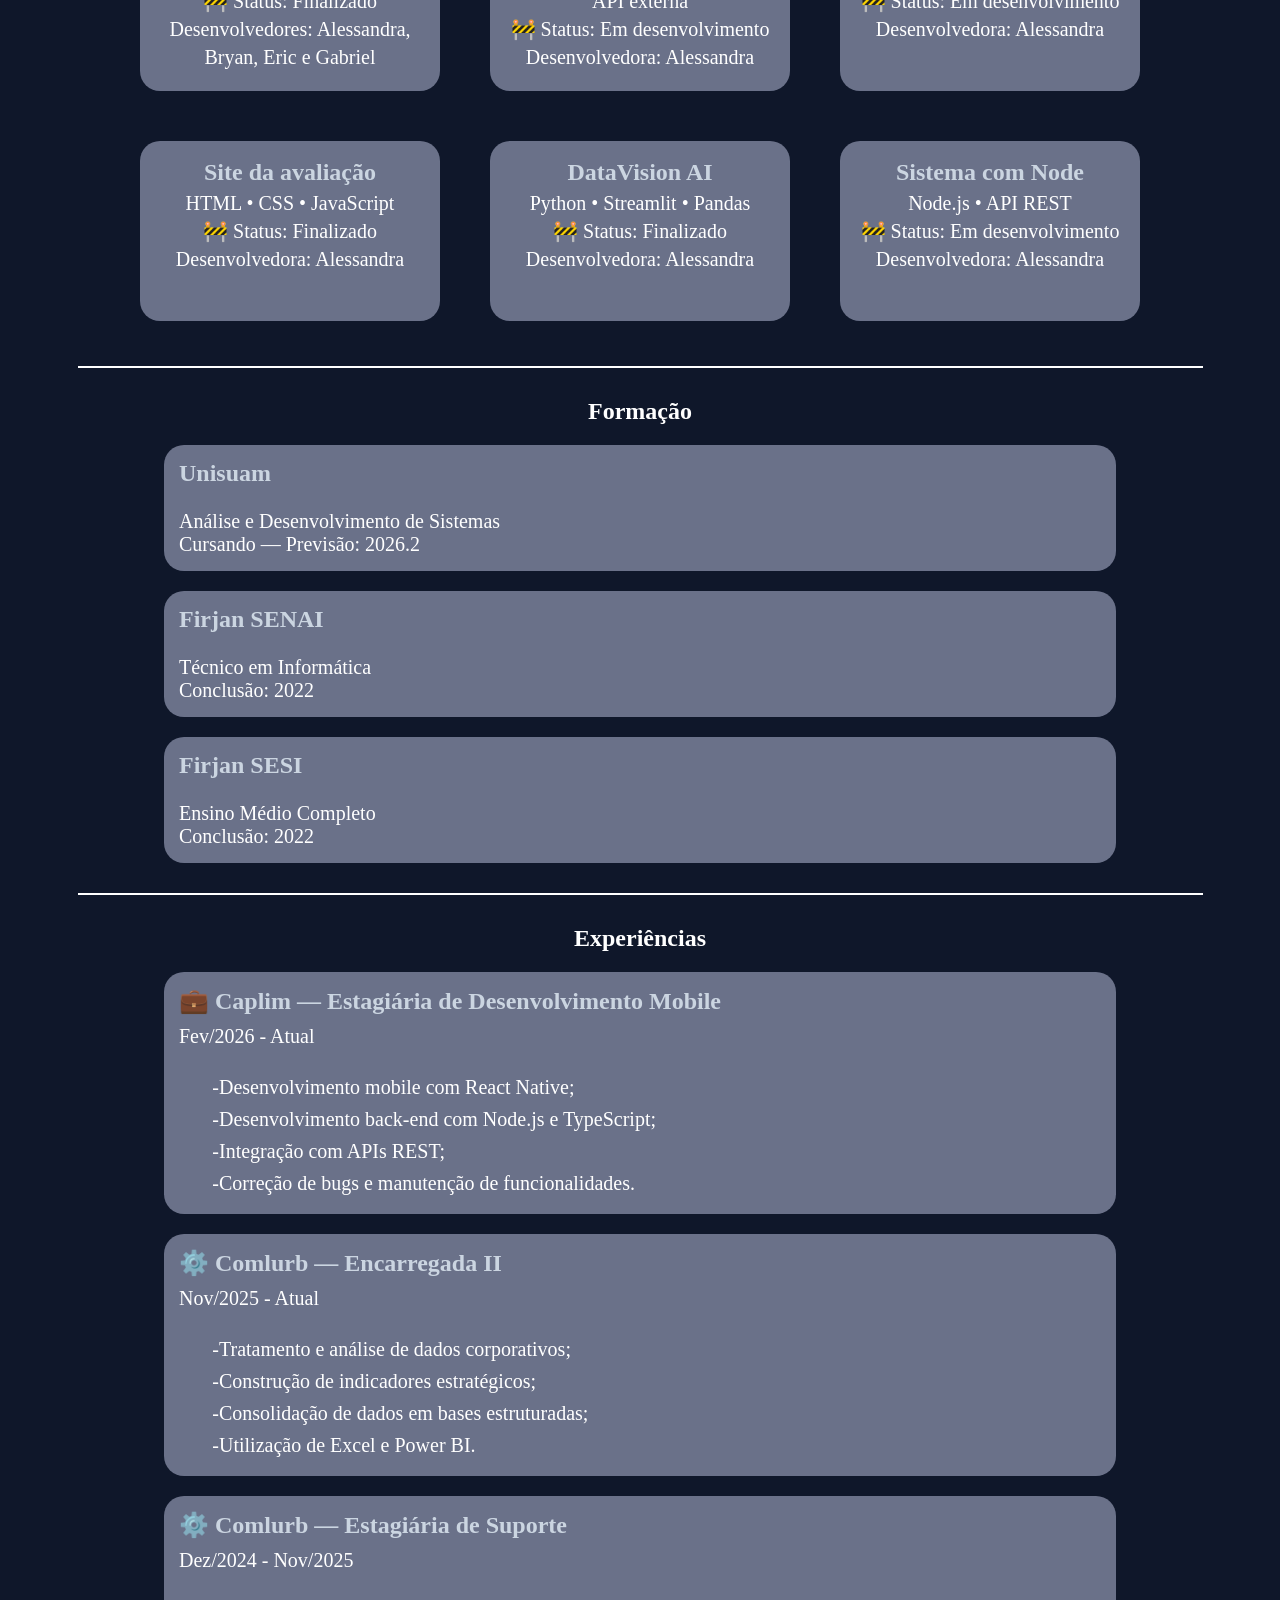
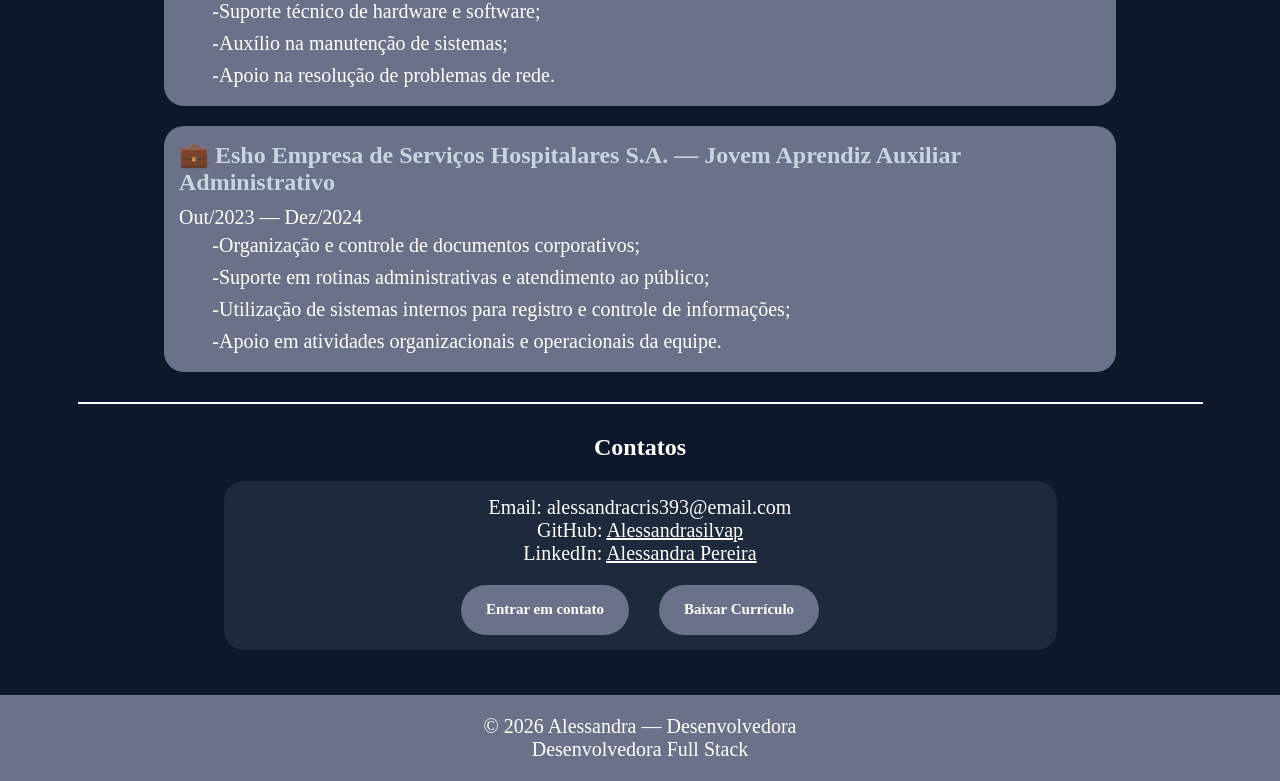
==== commit 00f1f751: "Revise project information for DataVision AI Updated project details for DataVision AI including new" ====
--- a/index.html
+++ b/index.html
@@ -85,7 +85,10 @@
         <section id="projetos">
             <div class="containerProjects">
                 <h1>Projetos</h1>
-
+				<p class="avisoMobile">
+				    💡 Pressione os cards para visualizar mais detalhes.
+				</p>
+				
                 <div class="rowProjects">
                     <div class="cardProject">
 						<div class="conteudoNormal">
@@ -152,7 +155,7 @@
 
 						<div class="conteudoHover" style="background: linear-gradient(rgba(0,0,0,0.75), rgba(0,0,0,0.75))">
 							<p>Projeto desenvolvido utilizando ferramentas Low-code para automatizar o processo de cadastro de usuários.</p>
-							<a class="navigationProjects" href="https://github.com/alessandrasilvap/Automacao-de-Cadastro-de-Usuarios-com-Low-code" target="_blank">GitHub</a>
+							<a class="navigationProjects" href="https://github.com/alessandrasilvap/Automacao-de-Usuarios" target="_blank">GitHub</a>
 						</div>
                     </div>
                     <div class="cardProject">
@@ -186,15 +189,15 @@
                     </div>
                     <div class="cardProject">
 						<div class="conteudoNormal">
-							<h2 class="h2">Sistema de análise de dados</h2>
-                        	<p>Python • Colab • Kaggle</p>
+							<h2 class="h2">DataVision AI</h2>
+                        	<p>Python • Streamlit • Pandas</p>
 							<p>🚧 Status: Finalizado</p>
 							<p>Desenvolvedora: Alessandra</p>
 						</div>
 
 						<div class="conteudoHover" style="background: linear-gradient(rgba(0,0,0,0.75), rgba(0,0,0,0.75)), url('img/analise.png');">
-							<p>Coleção de projetos práticos de análise de dados em Python, com foco em exploração de dados (EDA), transformação e visualização.</p>
-							<a class="navigationProjects" href="https://github.com/alessandrasilvap/-Miniprojetos-Python" target="_blank">GitHub</a>
+							<p>Uma plataforma inteligente desenvolvida que possui Machine Learning, um chatbot, análise, visualização e tratamento de dados.</p>
+							<a class="navigationProjects" href="https://github.com/alessandrasilvap/DataVision-AI" target="_blank">GitHub</a>
 						</div>
                     </div>
                     <div class="cardProject">
--- a/style.css
+++ b/style.css
@@ -192,6 +192,9 @@
   font-weight: bold;
 }
 
+.avisoMobile{
+    display: none;
+}
 .containerProjects {
   display: flex;
   gap: 20px;
@@ -201,8 +204,8 @@
 }
 .rowProjects {
   display: flex;
-            gap: 20px;
-        }
+  gap: 20px;
+}
 .cardProject {
   background-color: #6a7189;
   border-radius: 20px;
@@ -396,6 +399,15 @@
 	  flex-direction: column;
 	  align-items: center;
   }
+
+  .avisoMobile{
+	  display: block;
+	  text-align: center;
+	  color: #ffffff;
+	  margin-bottom: 20px;
+	  font-size: 13px;
+	  opacity: 0.8;
+  }
   .rowProjects {
 	  flex-direction: column;
   }
